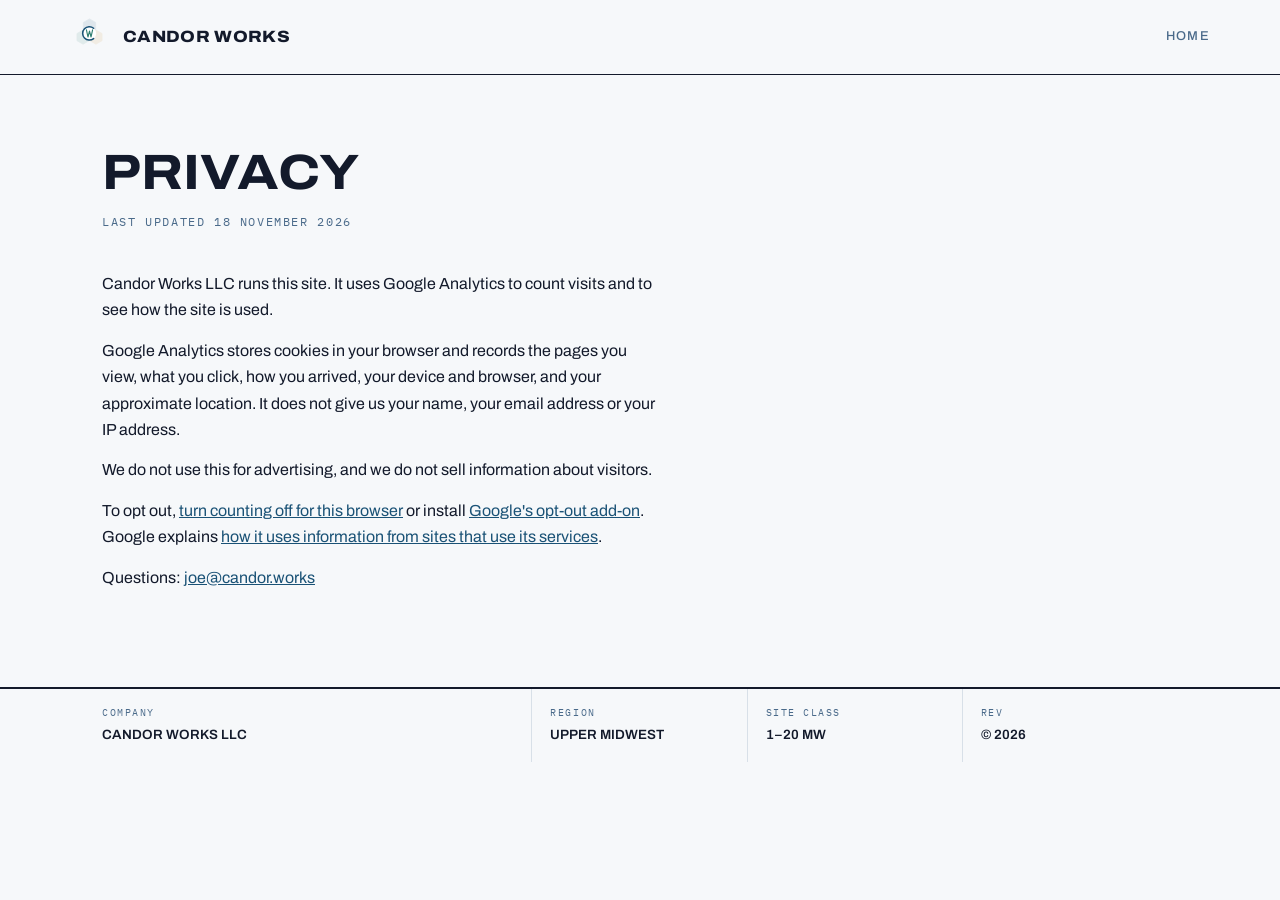
==== privacy/index.html @ 017e5700 "Add visitor measurement, a privacy page and a loading policy" ====
<!DOCTYPE html>
<html lang="en">
<head>
<meta charset="UTF-8">
<!-- What this page is allowed to load: its own files only. -->
<meta http-equiv="Content-Security-Policy" content="default-src 'none'; style-src 'self'; font-src 'self'; img-src 'self'; base-uri 'none'; form-action 'none'">
<meta name="viewport" content="width=device-width, initial-scale=1.0">
<title>Privacy | Candor Works</title>
<meta name="description" content="What the Candor Works website records about a visit, and how to opt out.">
<link rel="preload" href="/assets/fonts/archivo-latin.woff2" as="font" type="font/woff2" crossorigin>
<link rel="stylesheet" href="/assets/site.css">
</head>
<body class="page-notice">

<div class="topbar">
  <div class="wrap toprow">
    <a class="brand" href="/"><svg class="logo" viewBox="0 0 76 74" fill="none" role="img" aria-label="Candor Works mark"><path d="M49.95 22.44L38.00 29.34L26.05 22.44L26.05 8.64L38.00 1.74L49.95 8.64z" fill="#1a5276" opacity="0.1" stroke="#1a5276" stroke-width="1.3"/><path d="M25.48 23.43L37.43 30.33L37.43 44.13L25.48 51.03L13.53 44.13L13.53 30.33z" fill="#2e7d6f" opacity="0.1" stroke="#2e7d6f" stroke-width="1.3"/><path d="M38.57 44.13L38.57 30.33L50.52 23.43L62.47 30.33L62.47 44.13L50.52 51.03z" fill="#c98a20" opacity="0.1" stroke="#c98a20" stroke-width="1.3"/><circle cx="38" cy="30" r="13" fill="white"/><path d="M46 20 A13 13 0 1 0 46 40" stroke="#1a5276" stroke-width="3" fill="none" stroke-linecap="round"/><path d="M32 23L35 37L38 25.5L41 37L44 23" stroke="#2e7d6f" stroke-width="2.2" fill="none" stroke-linecap="round" stroke-linejoin="round"/></svg><span>CANDOR&nbsp;WORKS</span></a>
    <a class="back" href="/">Home</a>
  </div>
</div>

<main>
  <div class="wrap">
    <h1>Privacy</h1>
    <p class="dated mono">Last updated 18 November 2026</p>

    <div class="notice">
      <p>Candor Works LLC runs this site. It uses Google Analytics to count visits and to see how the site is used.</p>
      <p>Google Analytics stores cookies in your browser and records the pages you view, what you click, how you arrived, your device and browser, and your approximate location. It does not give us your name, your email address or your IP address.</p>
      <p>We do not use this for advertising, and we do not sell information about visitors.</p>
      <p>To opt out, <a href="/?notrack=1">turn counting off for this browser</a> or install <a href="https://tools.google.com/dlpage/gaoptout" rel="noopener">Google's opt-out add-on</a>. Google explains <a href="https://policies.google.com/technologies/partner-sites" rel="noopener">how it uses information from sites that use its services</a>.</p>
      <p>Questions: <a href="mailto:joe@candor.works">joe@candor.works</a></p>
    </div>
  </div>
</main>

<footer>
  <div class="wrap">
    <div class="tblock">
      <div class="tcell"><span class="mono">COMPANY</span><div>CANDOR WORKS LLC</div></div>
      <div class="tcell"><span class="mono">REGION</span><div>UPPER MIDWEST</div></div>
      <div class="tcell"><span class="mono">SITE CLASS</span><div>1–20 MW</div></div>
      <div class="tcell"><span class="mono">REV</span><div>© 2026</div></div>
    </div>
  </div>
</footer>
</body>
</html>
---- assets/site.css ----
/* candor.works - one style sheet for the home page and the privacy page.
   The typefaces are served from this site (assets/fonts, SIL Open Font License - see the two OFL files there).
   The rules below are Google Fonts' own for Archivo (variable: width 62-125, weight 300-800) and IBM Plex Mono. */
@font-face{font-family:'Archivo';font-style:normal;font-weight:300 800;font-stretch:62% 125%;font-display:swap;
  src:url(fonts/archivo-latin-ext.woff2) format('woff2');
  unicode-range:U+0100-02BA,U+02BD-02C5,U+02C7-02CC,U+02CE-02D7,U+02DD-02FF,U+0304,U+0308,U+0329,U+1D00-1DBF,U+1E00-1E9F,U+1EF2-1EFF,U+2020,U+20A0-20AB,U+20AD-20C4,U+2113,U+2C60-2C7F,U+A720-A7FF}
@font-face{font-family:'Archivo';font-style:normal;font-weight:300 800;font-stretch:62% 125%;font-display:swap;
  src:url(fonts/archivo-latin.woff2) format('woff2');
  unicode-range:U+0000-00FF,U+0131,U+0152-0153,U+02BB-02BC,U+02C6,U+02DA,U+02DC,U+0304,U+0308,U+0329,U+2000-206F,U+20AC,U+2122,U+2191,U+2193,U+2212,U+2215,U+FEFF,U+FFFD}
@font-face{font-family:'IBM Plex Mono';font-style:normal;font-weight:400;font-display:swap;
  src:url(fonts/ibm-plex-mono-400-latin-ext.woff2) format('woff2');
  unicode-range:U+0100-02BA,U+02BD-02C5,U+02C7-02CC,U+02CE-02D7,U+02DD-02FF,U+0304,U+0308,U+0329,U+1D00-1DBF,U+1E00-1E9F,U+1EF2-1EFF,U+2020,U+20A0-20AB,U+20AD-20C4,U+2113,U+2C60-2C7F,U+A720-A7FF}
@font-face{font-family:'IBM Plex Mono';font-style:normal;font-weight:400;font-display:swap;
  src:url(fonts/ibm-plex-mono-400-latin.woff2) format('woff2');
  unicode-range:U+0000-00FF,U+0131,U+0152-0153,U+02BB-02BC,U+02C6,U+02DA,U+02DC,U+0304,U+0308,U+0329,U+2000-206F,U+20AC,U+2122,U+2191,U+2193,U+2212,U+2215,U+FEFF,U+FFFD}
@font-face{font-family:'IBM Plex Mono';font-style:normal;font-weight:500;font-display:swap;
  src:url(fonts/ibm-plex-mono-500-latin-ext.woff2) format('woff2');
  unicode-range:U+0100-02BA,U+02BD-02C5,U+02C7-02CC,U+02CE-02D7,U+02DD-02FF,U+0304,U+0308,U+0329,U+1D00-1DBF,U+1E00-1E9F,U+1EF2-1EFF,U+2020,U+20A0-20AB,U+20AD-20C4,U+2113,U+2C60-2C7F,U+A720-A7FF}
@font-face{font-family:'IBM Plex Mono';font-style:normal;font-weight:500;font-display:swap;
  src:url(fonts/ibm-plex-mono-500-latin.woff2) format('woff2');
  unicode-range:U+0000-00FF,U+0131,U+0152-0153,U+02BB-02BC,U+02C6,U+02DA,U+02DC,U+0304,U+0308,U+0329,U+2000-206F,U+20AC,U+2122,U+2191,U+2193,U+2212,U+2215,U+FEFF,U+FFFD}

:root{
  --paper:#F6F8FA;
  --ink:#131A2B;
  --slate:#4A6A8A;
  --line:#D8E0E8;
  --hair:#E8EDF2;
  --flag:#C98A20; --flagb:#E0A832; --teal:#2E7D6F; --blue:#1A5276;
  --maxw:1140px;
}
*{margin:0;padding:0;box-sizing:border-box}
html{scroll-behavior:smooth}
body{
  background:var(--paper);
  color:var(--ink);
  font-family:'Archivo',system-ui,-apple-system,sans-serif;
  line-height:1.65;
}
::selection{background:var(--flag);color:#fff}
a{color:inherit}
.mono{font-family:'IBM Plex Mono',ui-monospace,monospace}
.wrap{max-width:var(--maxw);margin:0 auto;padding:0 32px}

/* header */
.topbar{border-bottom:1px solid var(--ink);background:var(--paper);position:sticky;top:0;z-index:10}
.toprow{display:flex;justify-content:space-between;align-items:center;padding:18px 0}
.brand{display:flex;align-items:center;gap:14px;font-weight:800;letter-spacing:.02em;font-size:1.02rem;font-variation-settings:'wdth' 112;text-decoration:none}
.brand svg.logo{height:38px;width:auto;display:block}
.brand .dash{color:var(--flag)}
nav{display:flex;gap:30px}
nav a{font-size:.8rem;letter-spacing:.1em;text-transform:uppercase;text-decoration:none;color:var(--slate);font-weight:500}
nav a:hover,nav a:focus-visible{color:var(--ink);outline:none}
@media(max-width:760px){nav{display:none}}

/* hero */
.hero{padding:104px 0 84px;border-bottom:1px solid var(--line);background:
  linear-gradient(var(--hair) 1px, transparent 1px),
  linear-gradient(90deg, var(--hair) 1px, transparent 1px);
  background-size:64px 64px}
.kicker{font-size:.72rem;letter-spacing:.24em;color:var(--flag);font-weight:500;margin-bottom:28px}
h1{font-weight:740;font-variation-settings:'wdth' 116;font-size:clamp(2.5rem,6.6vw,4.9rem);
   line-height:1.0;letter-spacing:-.015em;text-transform:uppercase;max-width:17ch}
h1 em{font-style:normal;color:var(--flag)}
.thesis{margin-top:34px;max-width:62ch;font-size:clamp(1.02rem,1.5vw,1.18rem)}
.thesis strong{font-weight:650}
.oneline{margin-top:60px;width:100%;max-width:660px}
.oneline svg{width:100%;height:auto;display:block}
.draw{stroke:var(--blue);stroke-width:2;fill:none}
.draw.flag{stroke:var(--flag)}
.lbl{font-family:'IBM Plex Mono',monospace;font-size:10.5px;fill:var(--slate);letter-spacing:.06em}
@media(prefers-reduced-motion:no-preference){
  .anim{stroke-dasharray:900;stroke-dashoffset:900;animation:draw 2.1s ease forwards .25s}
  @keyframes draw{to{stroke-dashoffset:0}}
}

section{padding:84px 0;border-bottom:1px solid var(--line)}
.eyebrow{display:flex;gap:14px;align-items:center;margin-bottom:16px}
.eyebrow .tick{width:26px;height:2px;background:var(--teal)}
.eyebrow h2{font-size:.76rem;letter-spacing:.22em;font-weight:600;text-transform:uppercase}
.lede{max-width:66ch;font-size:1.08rem;margin-bottom:48px;color:var(--ink)}

/* pathways */
.paths{display:grid;grid-template-columns:repeat(2,1fr);gap:1px;background:var(--line);border:1px solid var(--line)}
.path{background:var(--paper);padding:36px 32px 40px;position:relative}
.path .id{font-size:.68rem;color:var(--flag);letter-spacing:.14em;margin-bottom:16px}
.path h3{font-size:1.3rem;font-weight:700;font-variation-settings:'wdth' 108;line-height:1.15;margin-bottom:12px;text-transform:uppercase}
.path p{color:var(--slate);font-size:.96rem;max-width:44ch}
@media(max-width:820px){.paths{grid-template-columns:1fr}}

/* approach */
.steps{display:grid;grid-template-columns:repeat(4,1fr);gap:36px}
.step{border-top:2px solid var(--ink);padding-top:16px}
.step .mono{font-size:.7rem;color:var(--flag);letter-spacing:.1em}
.step h4{font-size:1.02rem;font-weight:650;margin:10px 0 8px}
.step p{font-size:.9rem;color:var(--slate)}
@media(max-width:860px){.steps{grid-template-columns:repeat(2,1fr)}}
@media(max-width:520px){.steps{grid-template-columns:1fr}}

/* about */
.about{display:grid;grid-template-columns:1.1fr .9fr;gap:64px;align-items:start}
.about p{max-width:54ch}
.about p + p{margin-top:18px}
.founders{border:1px solid var(--ink);background:#fff;padding:28px 28px 32px}
.founders > .mono{font-size:.68rem;letter-spacing:.16em;color:var(--slate)}
.fblock{margin-top:18px;padding-top:18px;border-top:1px solid var(--hair)}
.fblock:first-of-type{border-top:none;padding-top:0}
.fname{font-weight:700;font-size:1.05rem}
.frole{color:var(--slate);font-size:.9rem;margin:2px 0 6px}
.femail{font-family:'IBM Plex Mono',monospace;font-size:.82rem;text-decoration:none;color:var(--ink)}
.femail:hover{color:var(--blue)}
@media(max-width:860px){.about{grid-template-columns:1fr}}

/* contact */
.contact{padding:100px 0 110px;border-bottom:none;text-align:left}
.contact h2{font-size:clamp(1.9rem,4.4vw,3.1rem);font-weight:740;font-variation-settings:'wdth' 114;
  text-transform:uppercase;line-height:1.03;max-width:20ch}
.mails{display:flex;gap:18px;flex-wrap:wrap;margin-top:36px}
.mail{display:inline-block;font-family:'IBM Plex Mono',monospace;font-size:.98rem;
  color:var(--ink);text-decoration:none;border:2px solid var(--ink);padding:14px 22px;
  transition:background .15s,color .15s;background:#fff}
.mail:hover,.mail:focus-visible{background:var(--blue);border-color:var(--blue);color:#fff;outline:none}
.mail:focus-visible{box-shadow:0 0 0 3px var(--flag)}

footer{border-top:2px solid var(--ink)}
.tblock{display:grid;grid-template-columns:2fr 1fr 1fr 1fr}
.tcell{border-right:1px solid var(--line);padding:16px 18px}
.tcell:first-child{padding-left:0}
.tcell:last-child{border-right:none}
.tcell .mono{font-size:.6rem;letter-spacing:.16em;color:var(--slate);display:block;margin-bottom:3px}
.tcell div:last-child{font-size:.84rem;font-weight:600}
@media(max-width:720px){.tblock{grid-template-columns:1fr 1fr}.tcell{padding-left:0}}
.legal{border-top:1px solid var(--line);padding:12px 0 20px;font-size:.6rem;letter-spacing:.16em;text-transform:uppercase;color:var(--slate)}
.legal a{color:inherit;text-decoration:none}
.legal a:hover,.legal a:focus-visible{color:var(--ink);text-decoration:underline;outline:none}

/* shown once to someone who takes a browser out of the visit count, or puts it back */
.teamnote{position:fixed;left:16px;bottom:16px;z-index:99;max-width:320px;padding:10px 14px;background:var(--ink);color:#EEF1F5;font:13px/1.45 system-ui,-apple-system,sans-serif}

/* the privacy page */
.page-notice .back{font-size:.8rem;letter-spacing:.1em;text-transform:uppercase;text-decoration:none;color:var(--slate);font-weight:500}
.page-notice .back:hover,.page-notice .back:focus-visible{color:var(--ink);outline:none}
@media(max-width:1204px){.page-notice .back{margin-right:16px}}
.page-notice main{padding:72px 0 96px}
.page-notice h1{font-size:clamp(1.9rem,4.4vw,3.1rem);font-variation-settings:'wdth' 114;line-height:1.03;letter-spacing:0;max-width:none}
.page-notice .dated{margin-top:14px;font-size:.72rem;letter-spacing:.14em;color:var(--slate);text-transform:uppercase}
.page-notice .notice{margin-top:40px;max-width:62ch}
.page-notice .notice p + p{margin-top:14px}
.page-notice .notice a{color:var(--blue)}
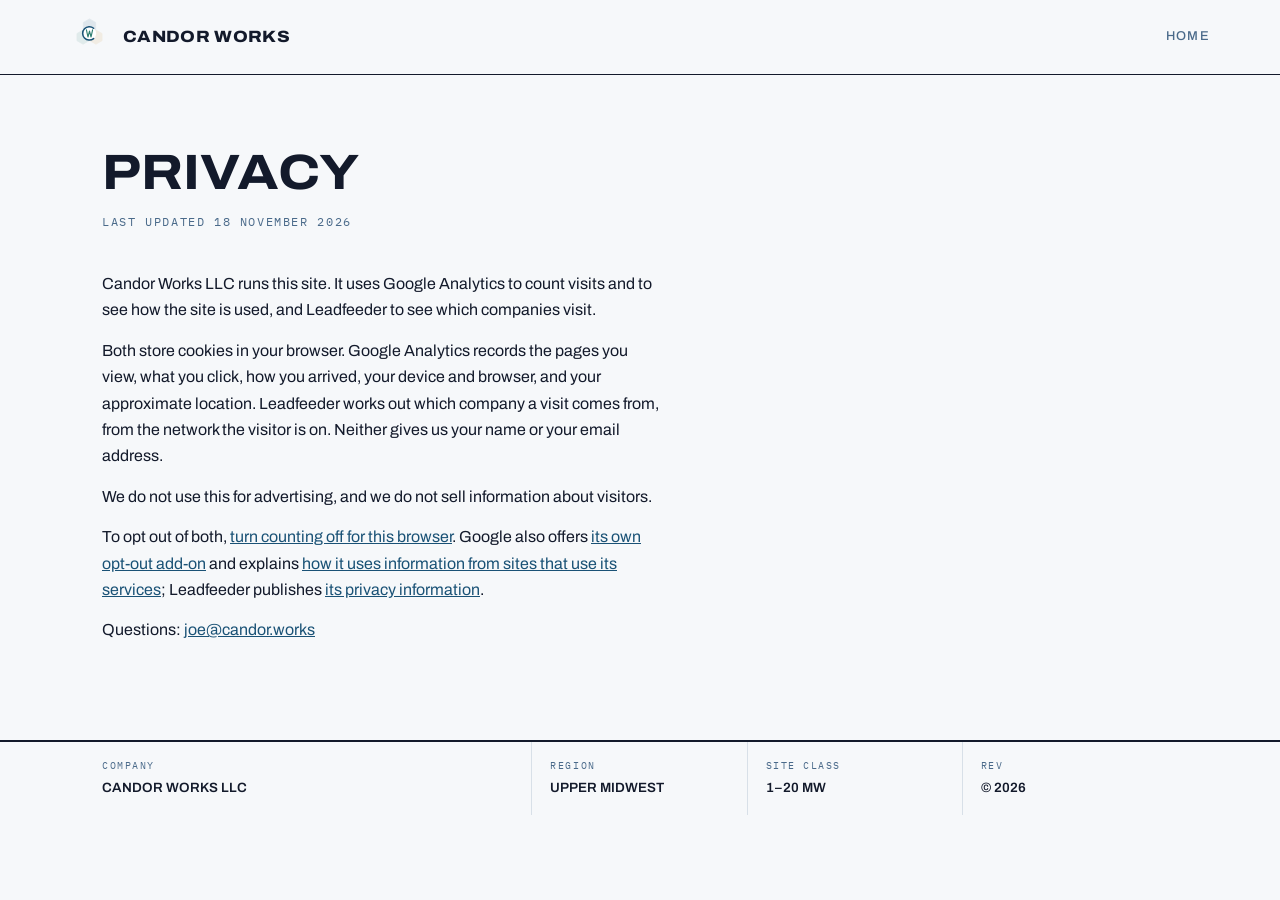
==== commit 82aef8a8: "Add Leadfeeder (which companies visit)" ====
--- a/privacy/index.html
+++ b/privacy/index.html
@@ -25,10 +25,10 @@
     <p class="dated mono">Last updated 18 November 2026</p>
 
     <div class="notice">
-      <p>Candor Works LLC runs this site. It uses Google Analytics to count visits and to see how the site is used.</p>
-      <p>Google Analytics stores cookies in your browser and records the pages you view, what you click, how you arrived, your device and browser, and your approximate location. It does not give us your name, your email address or your IP address.</p>
+      <p>Candor Works LLC runs this site. It uses Google Analytics to count visits and to see how the site is used, and Leadfeeder to see which companies visit.</p>
+      <p>Both store cookies in your browser. Google Analytics records the pages you view, what you click, how you arrived, your device and browser, and your approximate location. Leadfeeder works out which company a visit comes from, from the network the visitor is on. Neither gives us your name or your email address.</p>
       <p>We do not use this for advertising, and we do not sell information about visitors.</p>
-      <p>To opt out, <a href="/?notrack=1">turn counting off for this browser</a> or install <a href="https://tools.google.com/dlpage/gaoptout" rel="noopener">Google's opt-out add-on</a>. Google explains <a href="https://policies.google.com/technologies/partner-sites" rel="noopener">how it uses information from sites that use its services</a>.</p>
+      <p>To opt out of both, <a href="/?notrack=1">turn counting off for this browser</a>. Google also offers <a href="https://tools.google.com/dlpage/gaoptout" rel="noopener">its own opt-out add-on</a> and explains <a href="https://policies.google.com/technologies/partner-sites" rel="noopener">how it uses information from sites that use its services</a>; Leadfeeder publishes <a href="https://www.leadfeeder.com/privacy/" rel="noopener">its privacy information</a>.</p>
       <p>Questions: <a href="mailto:joe@candor.works">joe@candor.works</a></p>
     </div>
   </div>
